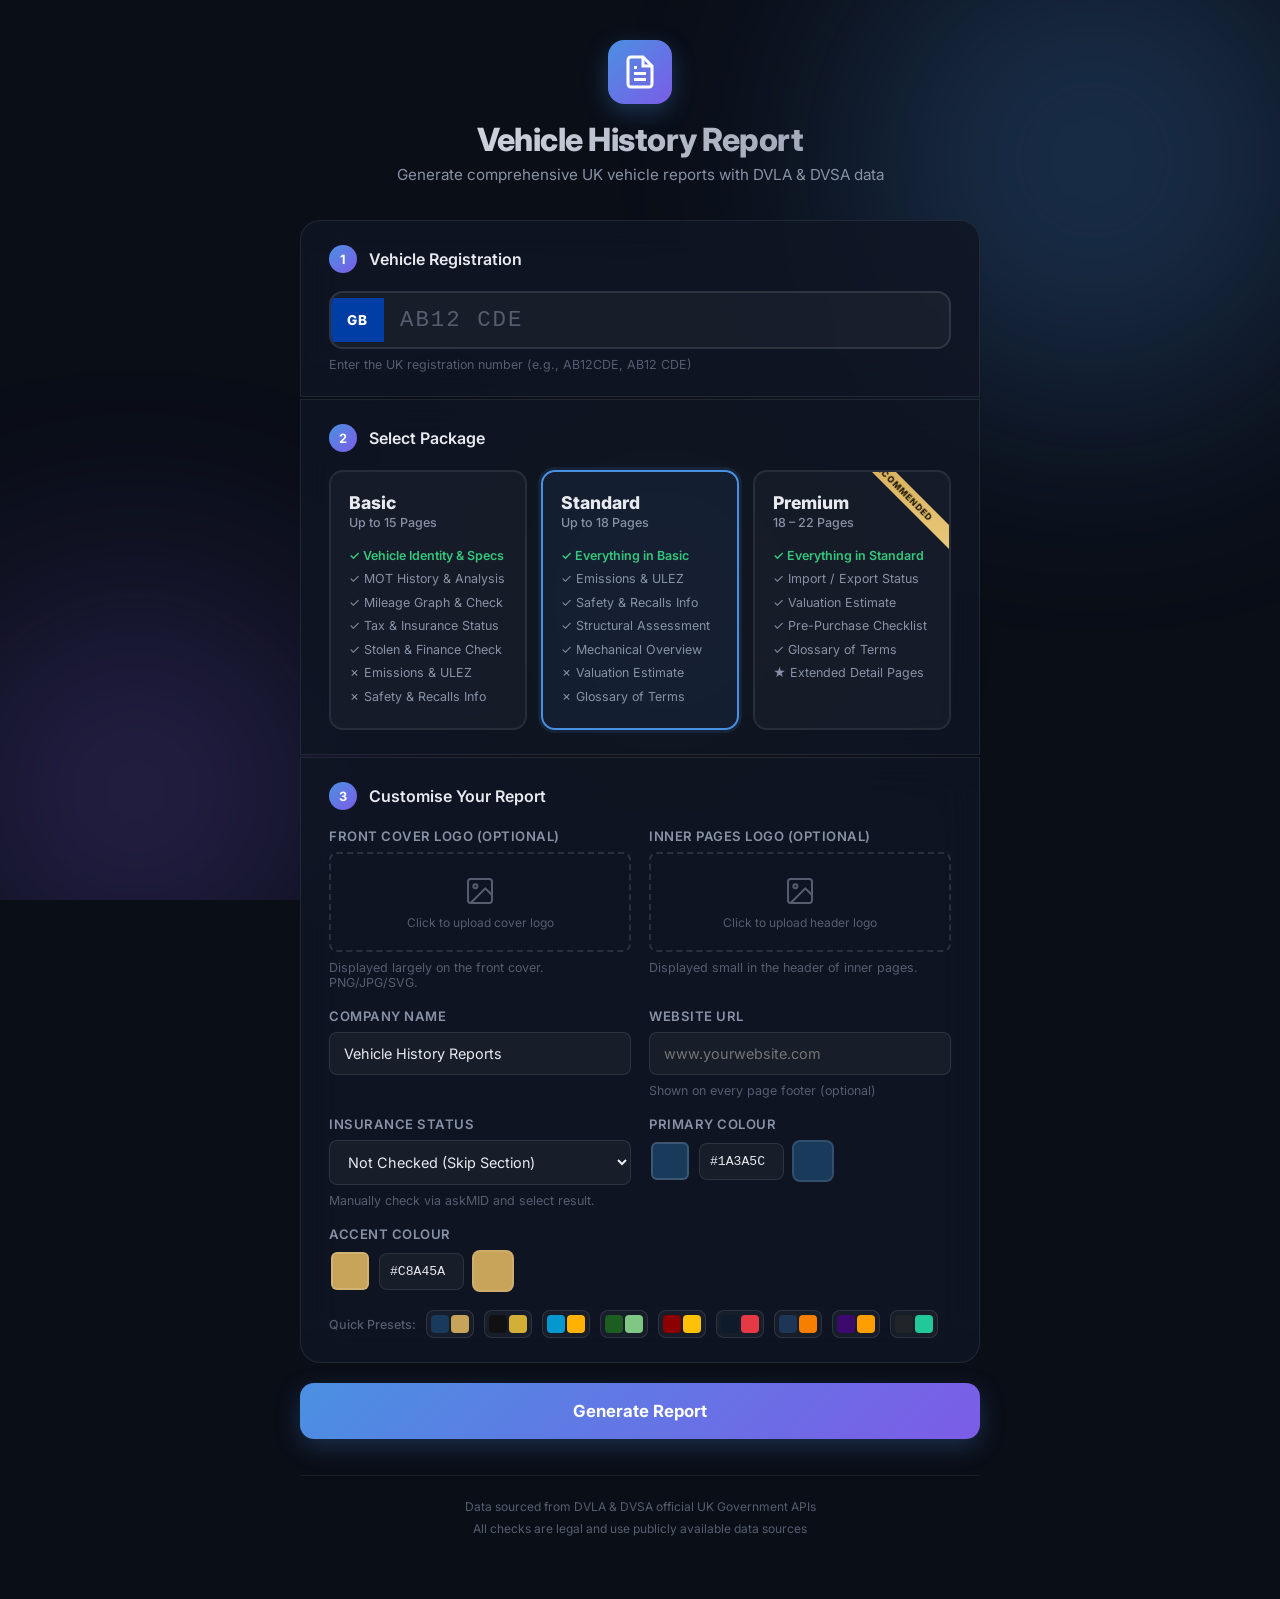
==== templates/index.html @ f273e817 "Initial commit for Vehicle History Report with Docker deployment" ====
<!DOCTYPE html>
<html lang="en">
<head>
    <meta charset="UTF-8">
    <meta name="viewport" content="width=device-width, initial-scale=1.0">
    <title>UK Vehicle History Report Generator</title>
    <meta name="description" content="Generate comprehensive UK vehicle history reports with MOT history, tax status, mileage analysis, and more.">
    <link rel="preconnect" href="https://fonts.googleapis.com">
    <link rel="preconnect" href="https://fonts.gstatic.com" crossorigin>
    <link href="https://fonts.googleapis.com/css2?family=Inter:wght@300;400;500;600;700;800;900&display=swap" rel="stylesheet">
    <link rel="stylesheet" href="/static/css/app.css">
</head>
<body>
    <!-- ── Animated Background ──────────────────────────────── -->
    <div class="bg-animation">
        <div class="bg-orb bg-orb-1"></div>
        <div class="bg-orb bg-orb-2"></div>
        <div class="bg-orb bg-orb-3"></div>
    </div>

    <!-- ── Main Container ───────────────────────────────────── -->
    <div class="app-container">
        
        <!-- ── Header ───────────────────────────────────────── -->
        <header class="app-header">
            <div class="header-icon">
                <svg width="36" height="36" viewBox="0 0 24 24" fill="none" stroke="currentColor" stroke-width="2">
                    <path d="M14 2H6a2 2 0 0 0-2 2v16a2 2 0 0 0 2 2h12a2 2 0 0 0 2-2V8z"/>
                    <polyline points="14 2 14 8 20 8"/>
                    <line x1="16" y1="13" x2="8" y2="13"/>
                    <line x1="16" y1="17" x2="8" y2="17"/>
                    <polyline points="10 9 9 9 8 9"/>
                </svg>
            </div>
            <h1 class="app-title">Vehicle History Report</h1>
            <p class="app-subtitle">Generate comprehensive UK vehicle reports with DVLA & DVSA data</p>
        </header>

        <!-- ── Form Card ────────────────────────────────────── -->
        <form id="reportForm" class="report-form" enctype="multipart/form-data">
            
            <!-- Step 1: Registration -->
            <div class="form-section">
                <div class="section-label">
                    <span class="step-number">1</span>
                    <span>Vehicle Registration</span>
                </div>
                <div class="reg-input-wrapper">
                    <div class="reg-plate-icon">GB</div>
                    <input 
                        type="text" 
                        id="registration" 
                        name="registration" 
                        class="reg-input"
                        placeholder="AB12 CDE"
                        required
                        maxlength="8"
                        autocomplete="off"
                        spellcheck="false"
                    >
                </div>
                <p class="input-hint">Enter the UK registration number (e.g., AB12CDE, AB12 CDE)</p>
            </div>

            <!-- Step 2: Package Selection -->
            <div class="form-section">
                <div class="section-label">
                    <span class="step-number">2</span>
                    <span>Select Package</span>
                </div>
                <div class="package-grid">
                    <label class="package-card" id="pkg-basic">
                        <input type="radio" name="package" value="basic" hidden>
                        <div class="package-badge">Basic</div>
                        <div class="package-pages">Up to 15 Pages</div>
                        <ul class="package-features">
                            <li>✓ Vehicle Identity & Specs</li>
                            <li>✓ MOT History & Analysis</li>
                            <li>✓ Mileage Graph & Check</li>
                            <li>✓ Tax & Insurance Status</li>
                            <li>✓ Stolen & Finance Check</li>
                            <li>✗ Emissions & ULEZ</li>
                            <li>✗ Safety & Recalls Info</li>
                        </ul>
                    </label>
                    <label class="package-card" id="pkg-standard">
                        <input type="radio" name="package" value="standard" checked hidden>
                        <div class="package-badge">Standard</div>
                        <div class="package-pages">Up to 18 Pages</div>
                        <ul class="package-features">
                            <li>✓ Everything in Basic</li>
                            <li>✓ Emissions & ULEZ</li>
                            <li>✓ Safety & Recalls Info</li>
                            <li>✓ Structural Assessment</li>
                            <li>✓ Mechanical Overview</li>
                            <li>✗ Valuation Estimate</li>
                            <li>✗ Glossary of Terms</li>
                        </ul>
                    </label>
                    <label class="package-card premium" id="pkg-premium">
                        <input type="radio" name="package" value="premium" hidden>
                        <div class="package-ribbon">RECOMMENDED</div>
                        <div class="package-badge">Premium</div>
                        <div class="package-pages">18 – 22 Pages</div>
                        <ul class="package-features">
                            <li>✓ Everything in Standard</li>
                            <li>✓ Import / Export Status</li>
                            <li>✓ Valuation Estimate</li>
                            <li>✓ Pre-Purchase Checklist</li>
                            <li>✓ Glossary of Terms</li>
                            <li>★ Extended Detail Pages</li>
                        </ul>
                    </label>
                </div>
            </div>

            <!-- Step 3: Customization -->
            <div class="form-section">
                <div class="section-label">
                    <span class="step-number">3</span>
                    <span>Customise Your Report</span>
                </div>

                <div class="custom-grid">
                    <!-- Cover Logo Upload -->
                    <div class="custom-item">
                        <label class="custom-label">Front Cover Logo (Optional)</label>
                        <div class="logo-upload" id="coverLogoUpload">
                            <input type="file" id="coverLogo" name="cover_logo" accept="image/*" hidden>
                            <div class="logo-placeholder" id="coverLogoPlaceholder">
                                <svg width="32" height="32" viewBox="0 0 24 24" fill="none" stroke="currentColor" stroke-width="1.5">
                                    <rect x="3" y="3" width="18" height="18" rx="2"/>
                                    <circle cx="8.5" cy="8.5" r="1.5"/>
                                    <polyline points="21 15 16 10 5 21"/>
                                </svg>
                                <span>Click to upload cover logo</span>
                            </div>
                            <img id="coverLogoPreview" class="logo-preview" alt="Cover Logo Preview" style="display:none;">
                        </div>
                        <p class="input-hint">Displayed largely on the front cover. PNG/JPG/SVG.</p>
                    </div>

                    <!-- Header Logo Upload -->
                    <div class="custom-item">
                        <label class="custom-label">Inner Pages Logo (Optional)</label>
                        <div class="logo-upload" id="headerLogoUpload">
                            <input type="file" id="headerLogo" name="header_logo" accept="image/*" hidden>
                            <div class="logo-placeholder" id="headerLogoPlaceholder">
                                <svg width="32" height="32" viewBox="0 0 24 24" fill="none" stroke="currentColor" stroke-width="1.5">
                                    <rect x="3" y="3" width="18" height="18" rx="2"/>
                                    <circle cx="8.5" cy="8.5" r="1.5"/>
                                    <polyline points="21 15 16 10 5 21"/>
                                </svg>
                                <span>Click to upload header logo</span>
                            </div>
                            <img id="headerLogoPreview" class="logo-preview" alt="Header Logo Preview" style="display:none;">
                        </div>
                        <p class="input-hint">Displayed small in the header of inner pages.</p>
                    </div>

                    <!-- Company Name -->
                    <div class="custom-item">
                        <label class="custom-label" for="companyName">Company Name</label>
                        <input type="text" id="companyName" name="company_name" class="text-input" 
                               value="Vehicle History Reports" placeholder="Your Company Name">
                    </div>

                    <!-- Website URL -->
                    <div class="custom-item">
                        <label class="custom-label" for="websiteUrl">Website URL</label>
                        <input type="text" id="websiteUrl" name="website_url" class="text-input" 
                               placeholder="www.yourwebsite.com">
                        <p class="input-hint">Shown on every page footer (optional)</p>
                    </div>

                    <!-- Insurance Status (Manual) -->
                    <div class="custom-item">
                        <label class="custom-label" for="insuranceStatus">Insurance Status</label>
                        <select id="insuranceStatus" name="insurance_status" class="text-input">
                            <option value="not_checked" selected>Not Checked (Skip Section)</option>
                            <option value="insured">Insured (Approved)</option>
                            <option value="not_insured">Not Insured</option>
                        </select>
                        <p class="input-hint">Manually check via askMID and select result.</p>
                    </div>

                    <!-- Primary Color -->
                    <div class="custom-item">
                        <label class="custom-label">Primary Colour</label>
                        <div class="color-picker-row">
                            <input type="color" id="primaryColor" name="primary_color" value="#1a3a5c" class="color-input">
                            <input type="text" id="primaryColorHex" class="color-hex" value="#1a3a5c" maxlength="7">
                            <div class="color-preview" id="primaryPreview" style="background:#1a3a5c;"></div>
                        </div>
                    </div>

                    <!-- Accent Color -->
                    <div class="custom-item">
                        <label class="custom-label">Accent Colour</label>
                        <div class="color-picker-row">
                            <input type="color" id="accentColor" name="accent_color" value="#c8a45a" class="color-input">
                            <input type="text" id="accentColorHex" class="color-hex" value="#c8a45a" maxlength="7">
                            <div class="color-preview" id="accentPreview" style="background:#c8a45a;"></div>
                        </div>
                    </div>
                </div>

                <!-- Preset Colors -->
                <div class="preset-colors">
                    <span class="preset-label">Quick Presets:</span>
                    <button type="button" class="preset-btn" data-primary="#1a3a5c" data-accent="#c8a45a" title="Navy & Gold">
                        <span style="background:#1a3a5c;"></span><span style="background:#c8a45a;"></span>
                    </button>
                    <button type="button" class="preset-btn" data-primary="#111111" data-accent="#d4af37" title="Golden Black">
                        <span style="background:#111111;"></span><span style="background:#d4af37;"></span>
                    </button>
                    <button type="button" class="preset-btn" data-primary="#0598CF" data-accent="#ffb300" title="Ocean Cyan & Amber">
                        <span style="background:#0598CF;"></span><span style="background:#ffb300;"></span>
                    </button>
                    <button type="button" class="preset-btn" data-primary="#1b5e20" data-accent="#81c784" title="Forest Green">
                        <span style="background:#1b5e20;"></span><span style="background:#81c784;"></span>
                    </button>
                    <button type="button" class="preset-btn" data-primary="#8b0000" data-accent="#ffc107" title="Ruby Red & Gold">
                        <span style="background:#8b0000;"></span><span style="background:#ffc107;"></span>
                    </button>
                    <button type="button" class="preset-btn" data-primary="#0d1b2a" data-accent="#e63946" title="Dark & Red">
                        <span style="background:#0d1b2a;"></span><span style="background:#e63946;"></span>
                    </button>
                    <button type="button" class="preset-btn" data-primary="#1d3557" data-accent="#f77f00" title="Blue & Orange">
                        <span style="background:#1d3557;"></span><span style="background:#f77f00;"></span>
                    </button>
                    <button type="button" class="preset-btn" data-primary="#3c096c" data-accent="#ff9e00" title="Purple & Amber">
                        <span style="background:#3c096c;"></span><span style="background:#ff9e00;"></span>
                    </button>
                    <button type="button" class="preset-btn" data-primary="#212529" data-accent="#20c997" title="Charcoal & Teal">
                        <span style="background:#212529;"></span><span style="background:#20c997;"></span>
                    </button>
                </div>
            </div>

            <!-- Submit -->
            <button type="submit" class="submit-btn" id="submitBtn">
                <span class="btn-text">Generate Report</span>
                <span class="btn-loader" id="btnLoader" style="display:none;">
                    <span class="spinner"></span>
                    Generating PDF...
                </span>
            </button>
        </form>

        <!-- ── Status Message ───────────────────────────────── -->
        <div id="statusMessage" class="status-message" style="display:none;"></div>

        <!-- ── Footer ───────────────────────────────────────── -->
        <footer class="app-footer">
            <p>Data sourced from DVLA &amp; DVSA official UK Government APIs</p>
            <p>All checks are legal and use publicly available data sources</p>
        </footer>
    </div>

    <script src="/static/js/app.js"></script>
</body>
</html>
---- static/css/app.css ----
/* ═══════════════════════════════════════════════════════════════
   UK Vehicle History Report Generator — Frontend Styles
   Premium glassmorphism dark-mode design
   ═══════════════════════════════════════════════════════════════ */

/* ── CSS Variables ─────────────────────────────────────────── */
:root {
    --bg-dark: #0a0e17;
    --bg-card: rgba(16, 22, 36, 0.85);
    --bg-card-hover: rgba(22, 30, 48, 0.95);
    --glass-border: rgba(255, 255, 255, 0.08);
    --glass-border-hover: rgba(255, 255, 255, 0.15);
    --text-primary: #e8eaf0;
    --text-secondary: #8892a6;
    --text-muted: #555e70;
    --accent-blue: #4a90e2;
    --accent-gold: #d4a853;
    --accent-green: #34c77b;
    --accent-red: #e74c5e;
    --gradient-primary: linear-gradient(135deg, #4a90e2, #7c5ce7);
    --gradient-gold: linear-gradient(135deg, #d4a853, #e8c97a);
    --radius-sm: 8px;
    --radius-md: 14px;
    --radius-lg: 20px;
    --shadow-card: 0 8px 32px rgba(0, 0, 0, 0.3);
    --shadow-glow: 0 0 40px rgba(74, 144, 226, 0.15);
    --transition: all 0.3s cubic-bezier(0.4, 0, 0.2, 1);
}

/* ── Reset & Base ──────────────────────────────────────────── */
*, *::before, *::after {
    margin: 0;
    padding: 0;
    box-sizing: border-box;
}

body {
    font-family: 'Inter', -apple-system, BlinkMacSystemFont, sans-serif;
    background: var(--bg-dark);
    color: var(--text-primary);
    min-height: 100vh;
    overflow-x: hidden;
    -webkit-font-smoothing: antialiased;
}

/* ── Animated Background ───────────────────────────────────── */
.bg-animation {
    position: fixed;
    top: 0;
    left: 0;
    width: 100%;
    height: 100%;
    z-index: 0;
    pointer-events: none;
    overflow: hidden;
}

.bg-orb {
    position: absolute;
    border-radius: 50%;
    filter: blur(120px);
    opacity: 0.25;
    animation: float 20s ease-in-out infinite;
}

.bg-orb-1 {
    width: 500px;
    height: 500px;
    background: #4a90e2;
    top: -10%;
    right: -5%;
    animation-delay: 0s;
}

.bg-orb-2 {
    width: 400px;
    height: 400px;
    background: #7c5ce7;
    bottom: -10%;
    left: -5%;
    animation-delay: -7s;
}

.bg-orb-3 {
    width: 300px;
    height: 300px;
    background: #d4a853;
    top: 50%;
    left: 40%;
    animation-delay: -14s;
    opacity: 0.12;
}

@keyframes float {
    0%, 100% { transform: translate(0, 0) scale(1); }
    25% { transform: translate(30px, -40px) scale(1.05); }
    50% { transform: translate(-20px, 30px) scale(0.95); }
    75% { transform: translate(40px, 20px) scale(1.02); }
}

/* ── App Container ─────────────────────────────────────────── */
.app-container {
    position: relative;
    z-index: 1;
    max-width: 720px;
    margin: 0 auto;
    padding: 40px 20px 60px;
}

/* ── Header ────────────────────────────────────────────────── */
.app-header {
    text-align: center;
    margin-bottom: 36px;
}

.header-icon {
    width: 64px;
    height: 64px;
    margin: 0 auto 16px;
    display: flex;
    align-items: center;
    justify-content: center;
    background: var(--gradient-primary);
    border-radius: 16px;
    color: #fff;
    box-shadow: 0 8px 24px rgba(74, 144, 226, 0.3);
}

.app-title {
    font-size: 2rem;
    font-weight: 800;
    letter-spacing: -0.5px;
    background: linear-gradient(135deg, #e8eaf0, #8892a6);
    -webkit-background-clip: text;
    -webkit-text-fill-color: transparent;
    background-clip: text;
    margin-bottom: 6px;
}

.app-subtitle {
    font-size: 0.95rem;
    color: var(--text-secondary);
    font-weight: 400;
}

/* ── Form ──────────────────────────────────────────────────── */
.report-form {
    display: flex;
    flex-direction: column;
    gap: 0;
}

.form-section {
    background: var(--bg-card);
    border: 1px solid var(--glass-border);
    backdrop-filter: blur(20px);
    -webkit-backdrop-filter: blur(20px);
    padding: 24px 28px;
    margin-bottom: 2px;
    transition: var(--transition);
}

.form-section:first-child {
    border-radius: var(--radius-lg) var(--radius-lg) 0 0;
}

.form-section:last-of-type {
    border-radius: 0 0 var(--radius-lg) var(--radius-lg);
    margin-bottom: 0;
}

.form-section:hover {
    background: var(--bg-card-hover);
    border-color: var(--glass-border-hover);
}

/* ── Section Label ─────────────────────────────────────────── */
.section-label {
    display: flex;
    align-items: center;
    gap: 12px;
    margin-bottom: 18px;
    font-size: 1rem;
    font-weight: 600;
    color: var(--text-primary);
}

.step-number {
    display: inline-flex;
    align-items: center;
    justify-content: center;
    width: 28px;
    height: 28px;
    background: var(--gradient-primary);
    color: #fff;
    border-radius: 50%;
    font-size: 0.8rem;
    font-weight: 700;
    flex-shrink: 0;
}

/* ── Registration Input ────────────────────────────────────── */
.reg-input-wrapper {
    display: flex;
    align-items: center;
    background: rgba(255, 255, 255, 0.04);
    border: 2px solid rgba(255, 255, 255, 0.1);
    border-radius: var(--radius-md);
    overflow: hidden;
    transition: var(--transition);
}

.reg-input-wrapper:focus-within {
    border-color: var(--accent-blue);
    box-shadow: 0 0 0 4px rgba(74, 144, 226, 0.15);
}

.reg-plate-icon {
    background: #003da5;
    color: #fff;
    padding: 14px 16px;
    font-weight: 800;
    font-size: 0.85rem;
    letter-spacing: 1px;
    min-width: 52px;
    text-align: center;
    user-select: none;
}

.reg-input {
    flex: 1;
    background: none;
    border: none;
    outline: none;
    padding: 14px 16px;
    font-size: 1.4rem;
    font-weight: 700;
    font-family: 'Consolas', 'Courier New', monospace;
    letter-spacing: 3px;
    text-transform: uppercase;
    color: var(--text-primary);
}

.reg-input::placeholder {
    color: var(--text-muted);
    font-weight: 400;
    letter-spacing: 2px;
}

.input-hint {
    font-size: 0.78rem;
    color: var(--text-muted);
    margin-top: 8px;
}

/* ── Package Selection ─────────────────────────────────────── */
.package-grid {
    display: grid;
    grid-template-columns: 1fr 1fr 1fr;
    gap: 14px;
}

.package-card {
    position: relative;
    background: rgba(255, 255, 255, 0.03);
    border: 2px solid rgba(255, 255, 255, 0.08);
    border-radius: var(--radius-md);
    padding: 20px 18px;
    cursor: pointer;
    transition: var(--transition);
    overflow: hidden;
}

.package-card:hover {
    border-color: rgba(255, 255, 255, 0.18);
    background: rgba(255, 255, 255, 0.06);
    transform: translateY(-2px);
}

.package-card:has(input:checked) {
    border-color: var(--accent-blue);
    background: rgba(74, 144, 226, 0.08);
    box-shadow: 0 0 0 3px rgba(74, 144, 226, 0.12);
}

.package-card.premium:has(input:checked) {
    border-color: var(--accent-gold);
    background: rgba(212, 168, 83, 0.08);
    box-shadow: 0 0 0 3px rgba(212, 168, 83, 0.12);
}

.package-ribbon {
    position: absolute;
    top: 10px;
    right: -30px;
    background: var(--gradient-gold);
    color: #1a1400;
    font-size: 0.55rem;
    font-weight: 800;
    padding: 3px 36px;
    transform: rotate(45deg);
    letter-spacing: 1px;
}

.package-badge {
    font-size: 1.1rem;
    font-weight: 800;
    margin-bottom: 2px;
}

.package-pages {
    font-size: 0.78rem;
    color: var(--text-secondary);
    margin-bottom: 14px;
    font-weight: 500;
}

.package-features {
    list-style: none;
    padding: 0;
}

.package-features li {
    font-size: 0.78rem;
    color: var(--text-secondary);
    padding: 3px 0;
    line-height: 1.4;
}

.package-features li:first-child {
    color: var(--accent-green);
    font-weight: 600;
}

/* ── Customization Grid ────────────────────────────────────── */
.custom-grid {
    display: grid;
    grid-template-columns: 1fr 1fr;
    gap: 18px;
}

.custom-item {
    display: flex;
    flex-direction: column;
}

.custom-label {
    font-size: 0.82rem;
    font-weight: 600;
    color: var(--text-secondary);
    margin-bottom: 8px;
    text-transform: uppercase;
    letter-spacing: 0.5px;
}

/* ── Logo Upload ───────────────────────────────────────────── */
.logo-upload {
    cursor: pointer;
    border: 2px dashed rgba(255, 255, 255, 0.12);
    border-radius: var(--radius-sm);
    overflow: hidden;
    transition: var(--transition);
    height: 100px;
    display: flex;
    align-items: center;
    justify-content: center;
}

.logo-upload:hover {
    border-color: var(--accent-blue);
    background: rgba(74, 144, 226, 0.05);
}

.logo-placeholder {
    text-align: center;
    color: var(--text-muted);
}

.logo-placeholder svg {
    margin-bottom: 4px;
}

.logo-placeholder span {
    display: block;
    font-size: 0.75rem;
}

.logo-preview {
    max-height: 90px;
    max-width: 100%;
    object-fit: contain;
}

/* ── Text Input ────────────────────────────────────────────── */
.text-input {
    background: rgba(255, 255, 255, 0.04);
    border: 1px solid rgba(255, 255, 255, 0.1);
    border-radius: var(--radius-sm);
    padding: 12px 14px;
    color: var(--text-primary);
    font-size: 0.9rem;
    font-family: 'Inter', sans-serif;
    outline: none;
    transition: var(--transition);
}

.text-input:focus {
    border-color: var(--accent-blue);
    box-shadow: 0 0 0 3px rgba(74, 144, 226, 0.12);
}

/* ── Color Picker ──────────────────────────────────────────── */
.color-picker-row {
    display: flex;
    align-items: center;
    gap: 8px;
}

.color-input {
    width: 42px;
    height: 42px;
    border: none;
    border-radius: var(--radius-sm);
    cursor: pointer;
    background: none;
    padding: 0;
}

.color-input::-webkit-color-swatch-wrapper {
    padding: 2px;
}

.color-input::-webkit-color-swatch {
    border: 2px solid rgba(255, 255, 255, 0.15);
    border-radius: 6px;
}

.color-hex {
    background: rgba(255, 255, 255, 0.04);
    border: 1px solid rgba(255, 255, 255, 0.1);
    border-radius: var(--radius-sm);
    padding: 10px 10px;
    color: var(--text-primary);
    font-size: 0.82rem;
    font-family: 'Consolas', monospace;
    width: 85px;
    text-transform: uppercase;
    outline: none;
    transition: var(--transition);
}

.color-hex:focus {
    border-color: var(--accent-blue);
}

.color-preview {
    width: 42px;
    height: 42px;
    border-radius: var(--radius-sm);
    border: 2px solid rgba(255, 255, 255, 0.1);
    flex-shrink: 0;
}

/* ── Preset Colors ─────────────────────────────────────────── */
.preset-colors {
    display: flex;
    align-items: center;
    gap: 10px;
    margin-top: 18px;
    flex-wrap: wrap;
}

.preset-label {
    font-size: 0.78rem;
    color: var(--text-muted);
    font-weight: 500;
}

.preset-btn {
    display: flex;
    gap: 2px;
    padding: 4px;
    background: rgba(255, 255, 255, 0.04);
    border: 1px solid rgba(255, 255, 255, 0.1);
    border-radius: 8px;
    cursor: pointer;
    transition: var(--transition);
}

.preset-btn:hover {
    border-color: rgba(255, 255, 255, 0.3);
    transform: scale(1.1);
}

.preset-btn span {
    display: block;
    width: 18px;
    height: 18px;
    border-radius: 4px;
}

/* ── Submit Button ─────────────────────────────────────────── */
.submit-btn {
    margin-top: 20px;
    padding: 18px 32px;
    background: var(--gradient-primary);
    border: none;
    border-radius: var(--radius-md);
    color: #fff;
    font-size: 1.05rem;
    font-weight: 700;
    font-family: 'Inter', sans-serif;
    cursor: pointer;
    transition: var(--transition);
    box-shadow: 0 8px 24px rgba(74, 144, 226, 0.25);
    position: relative;
    overflow: hidden;
}

.submit-btn::before {
    content: '';
    position: absolute;
    top: 0;
    left: -100%;
    width: 100%;
    height: 100%;
    background: linear-gradient(90deg, transparent, rgba(255, 255, 255, 0.15), transparent);
    transition: left 0.6s;
}

.submit-btn:hover::before {
    left: 100%;
}

.submit-btn:hover {
    transform: translateY(-2px);
    box-shadow: 0 12px 32px rgba(74, 144, 226, 0.35);
}

.submit-btn:active {
    transform: translateY(0);
}

.submit-btn:disabled {
    opacity: 0.6;
    cursor: not-allowed;
    transform: none;
}

.btn-loader {
    display: flex;
    align-items: center;
    justify-content: center;
    gap: 10px;
}

.spinner {
    display: inline-block;
    width: 20px;
    height: 20px;
    border: 3px solid rgba(255, 255, 255, 0.3);
    border-top-color: #fff;
    border-radius: 50%;
    animation: spin 0.8s linear infinite;
}

@keyframes spin {
    to { transform: rotate(360deg); }
}

/* ── Status Message ────────────────────────────────────────── */
.status-message {
    margin-top: 16px;
    padding: 14px 20px;
    border-radius: var(--radius-md);
    font-size: 0.9rem;
    font-weight: 500;
    text-align: center;
}

.status-message.error {
    background: rgba(231, 76, 94, 0.1);
    border: 1px solid rgba(231, 76, 94, 0.3);
    color: var(--accent-red);
}

.status-message.success {
    background: rgba(52, 199, 123, 0.1);
    border: 1px solid rgba(52, 199, 123, 0.3);
    color: var(--accent-green);
}

/* ── Footer ────────────────────────────────────────────────── */
.app-footer {
    text-align: center;
    margin-top: 36px;
    padding-top: 20px;
    border-top: 1px solid rgba(255, 255, 255, 0.06);
}

.app-footer p {
    font-size: 0.75rem;
    color: var(--text-muted);
    line-height: 1.8;
}

/* ── Responsive ────────────────────────────────────────────── */
@media (max-width: 640px) {
    .app-container {
        padding: 24px 14px 40px;
    }

    .app-title {
        font-size: 1.5rem;
    }

    .package-grid {
        grid-template-columns: 1fr;
    }

    .custom-grid {
        grid-template-columns: 1fr;
    }

    .form-section {
        padding: 18px 16px;
    }

    .reg-input {
        font-size: 1.1rem;
        letter-spacing: 2px;
    }
}
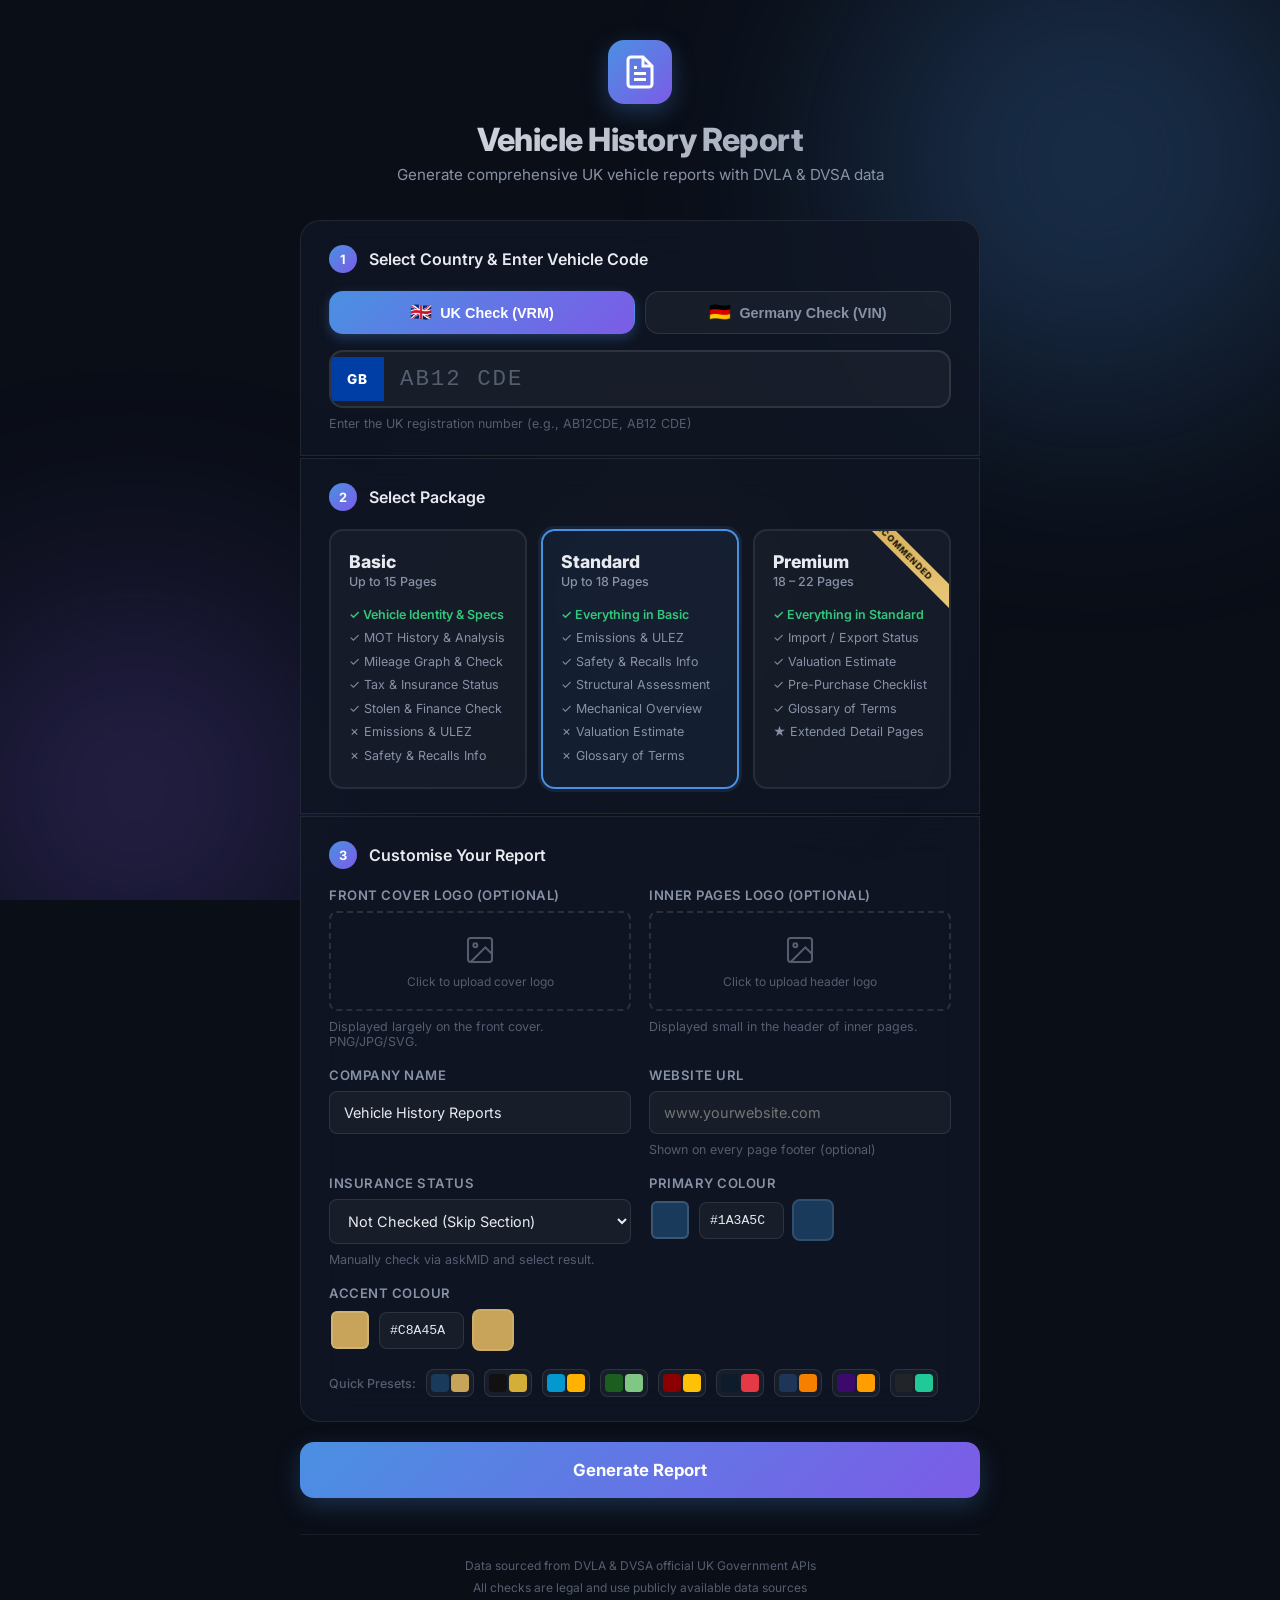
==== commit f64ea46e: "Implement massive German reporting logic with tiered pages (15/20/25), real NHTSA data scraping, and" ====
--- a/templates/index.html
+++ b/templates/index.html
@@ -39,14 +39,25 @@
         <!-- ── Form Card ────────────────────────────────────── -->
         <form id="reportForm" class="report-form" enctype="multipart/form-data">
             
-            <!-- Step 1: Registration -->
+            <!-- Step 1: Country & Vehicle Registration/VIN -->
             <div class="form-section">
                 <div class="section-label">
                     <span class="step-number">1</span>
-                    <span>Vehicle Registration</span>
-                </div>
+                    <span>Select Country & Enter Vehicle Code</span>
+                </div>
+
+                <div class="country-tabs">
+                    <button type="button" class="country-tab active" id="tab-uk" data-country="uk" onclick="switchCountry('uk')">
+                        <span class="tab-flag">🇬🇧</span> UK Check (VRM)
+                    </button>
+                    <button type="button" class="country-tab" id="tab-de" data-country="de" onclick="switchCountry('de')">
+                        <span class="tab-flag">🇩🇪</span> Germany Check (VIN)
+                    </button>
+                </div>
+                <input type="hidden" id="country" name="country" value="uk">
+
                 <div class="reg-input-wrapper">
-                    <div class="reg-plate-icon">GB</div>
+                    <div class="reg-plate-icon" id="plateIcon">GB</div>
                     <input 
                         type="text" 
                         id="registration" 
@@ -54,12 +65,12 @@
                         class="reg-input"
                         placeholder="AB12 CDE"
                         required
-                        maxlength="8"
+                        maxlength="17"
                         autocomplete="off"
                         spellcheck="false"
                     >
                 </div>
-                <p class="input-hint">Enter the UK registration number (e.g., AB12CDE, AB12 CDE)</p>
+                <p class="input-hint" id="inputHint">Enter the UK registration number (e.g., AB12CDE, AB12 CDE)</p>
             </div>
 
             <!-- Step 2: Package Selection -->
@@ -258,6 +269,6 @@
         </footer>
     </div>
 
-    <script src="/static/js/app.js"></script>
+    <script src="/static/js/app.js?v=3"></script>
 </body>
 </html>
--- a/static/css/app.css
+++ b/static/css/app.css
@@ -199,6 +199,46 @@
     flex-shrink: 0;
 }
 
+/* ── Country Tabs ──────────────────────────────────────────── */
+.country-tabs {
+    display: flex;
+    gap: 10px;
+    margin-bottom: 16px;
+}
+
+.country-tab {
+    flex: 1;
+    display: flex;
+    align-items: center;
+    justify-content: center;
+    gap: 8px;
+    padding: 10px 16px;
+    background: rgba(255, 255, 255, 0.04);
+    border: 1px solid rgba(255, 255, 255, 0.1);
+    border-radius: var(--radius-md);
+    color: var(--text-secondary);
+    font-size: 0.9rem;
+    font-weight: 600;
+    cursor: pointer;
+    transition: var(--transition);
+}
+
+.country-tab:hover {
+    background: rgba(255, 255, 255, 0.08);
+    color: var(--text-primary);
+}
+
+.country-tab.active {
+    background: var(--gradient-primary);
+    border-color: transparent;
+    color: #ffffff;
+    box-shadow: 0 4px 12px rgba(74, 144, 226, 0.3);
+}
+
+.tab-flag {
+    font-size: 1.1rem;
+}
+
 /* ── Registration Input ────────────────────────────────────── */
 .reg-input-wrapper {
     display: flex;
